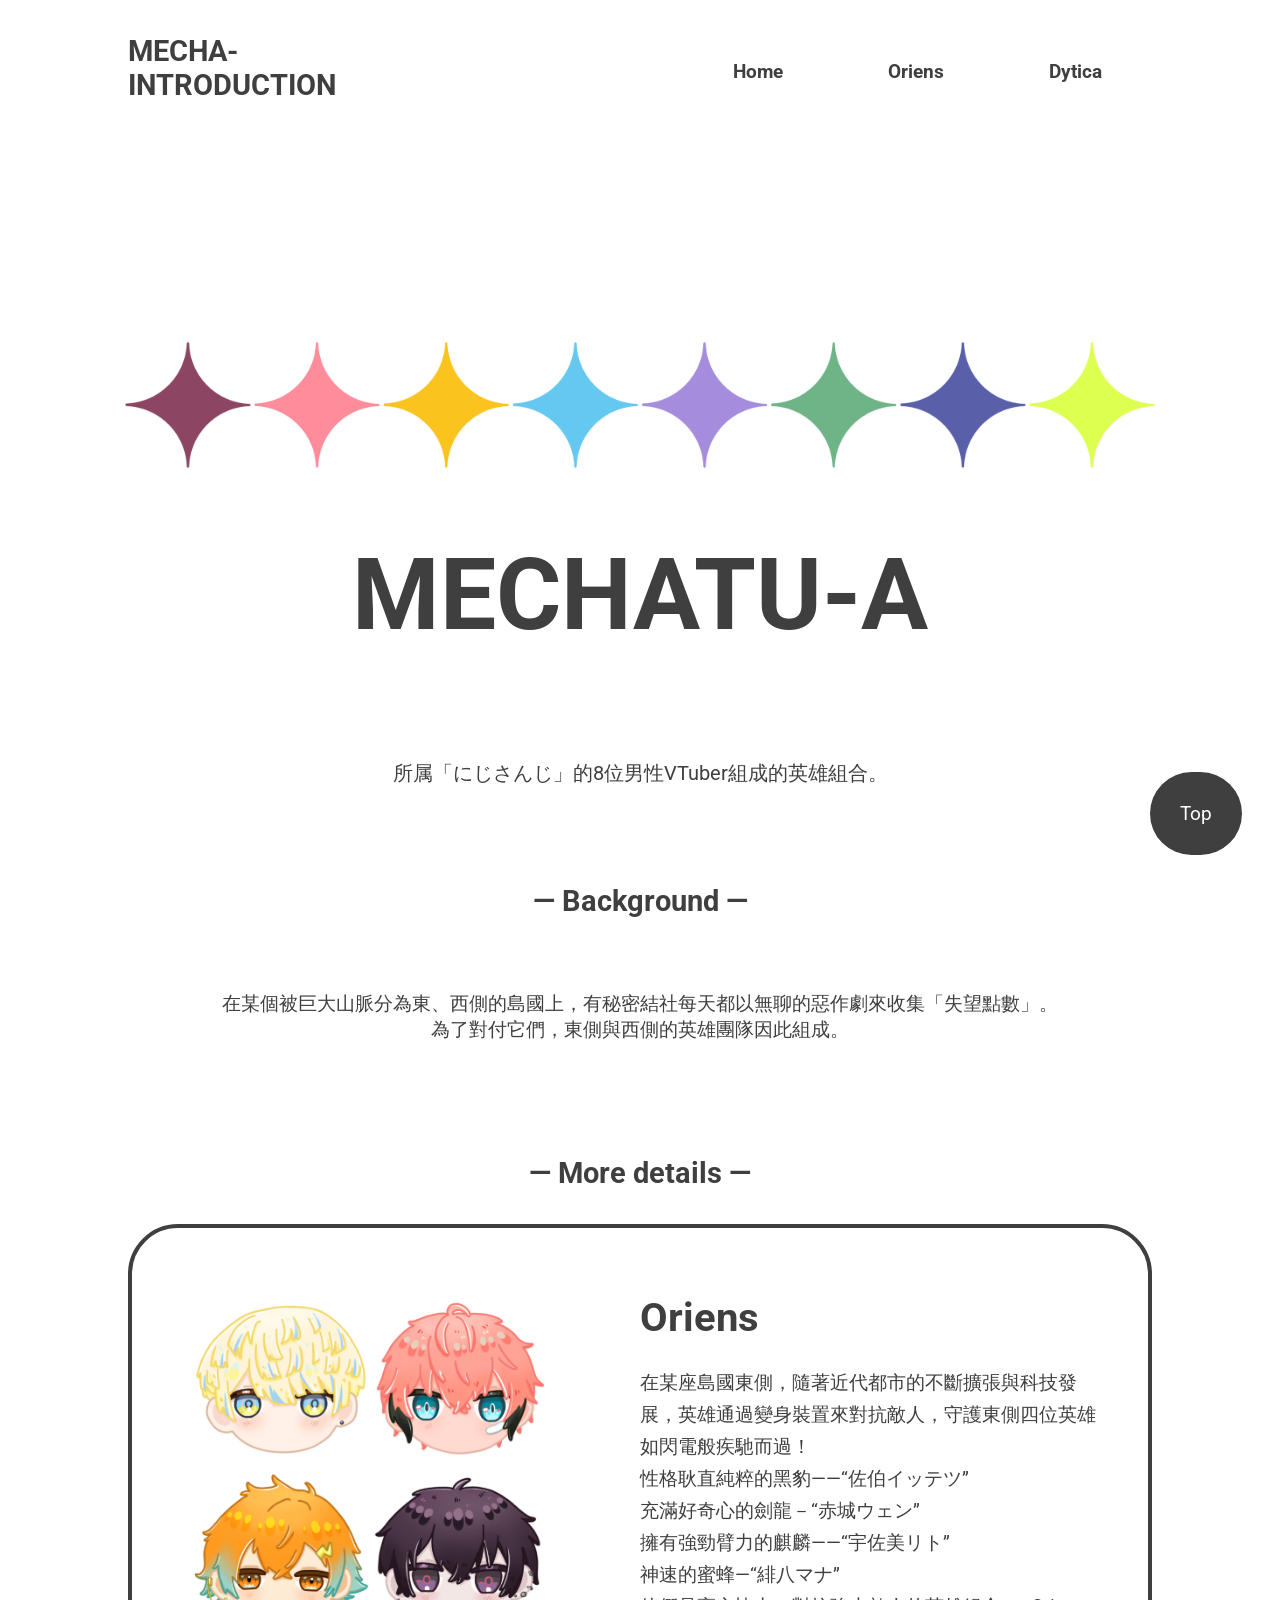
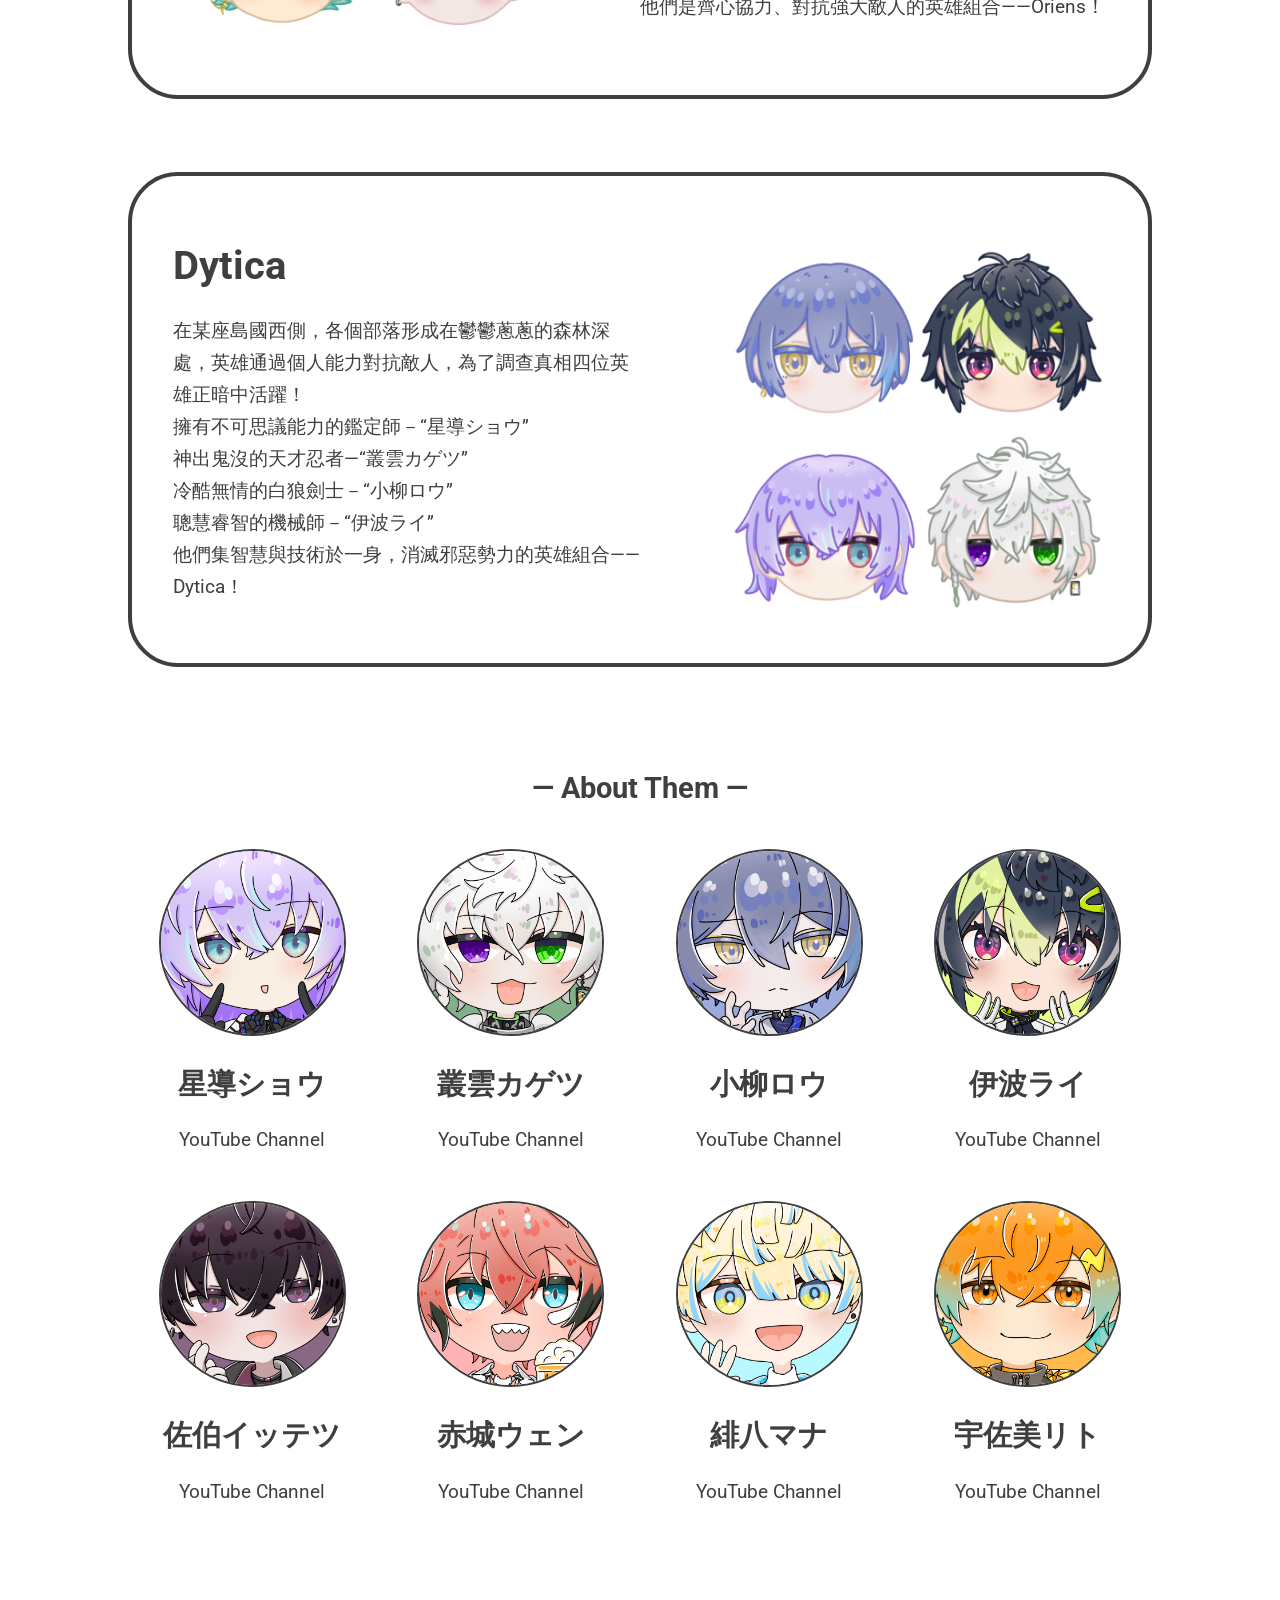
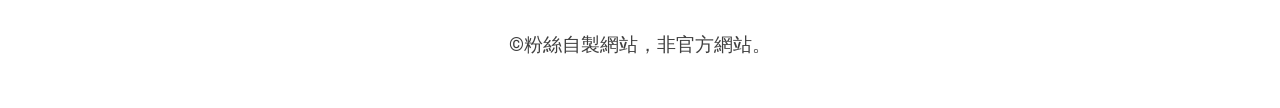
==== index.html @ cae43ae6 "update" ====
<!doctype html>
<html>

<head><!--設定頁面基本資訊+外部連結-->
<meta charset="utf-8">
<meta name="viewport" content=" width=device-width, initial-scale=1.0 ">
<title>MECHA-INTRODUCTION</title>
<link href="css/p1.css" rel="stylesheet" type="text/css">
</head>

<body><!--瀏覽器看得見的內容-->
<!--header-->
<header>
    <div class="menu">
        <!--logo-->
        <div class="logo">
            <a href="index.html">
            <!--<img src="images/ky.PNG" alt="logo">-->
            <h2>MECHA-INTRODUCTION</h2>
            </a>
        </div>
        <!--nav-->
        <nav>
            <a href="index.html">Home</a>
            <a href="Oriens.html">Oriens</a>
            <a href="Dytica.html">Dytica</a>
        </nav>
    </div>
</header>

<!--hero-->
<div class="hero">
    <img src="images/hero2.png" alt="hero">
    <h1>MECHATU-A</h1>
    <p>所属「にじさんじ」的8位男性VTuber組成的英雄組合。</p>
</div>

<!--background section-->
<section>
    <h1>— Background —</h1>
     <div class="background">   
        <p>在某個被巨大山脈分為東、西側的島國上，有秘密結社每天都以無聊的惡作劇來收集「失望點數」。<br>為了對付它們，東側與西側的英雄團隊因此組成。</p>
    </div>
</section>


<!--description section-->
<section>
    <h1>— More details —</h1>
    <!--article-->
    <a href="Oriens.html">
    <article>
        <div class="a_left">
            <img src="images/oriens.png" alt="Oriens成員代表圖"/>
        </div>
        <div class="a_right">
            <h2>Oriens</h2>
            <p>在某座島國東側，隨著近代都市的不斷擴張與科技發展，英雄通過變身裝置來對抗敵人，守護東側四位英雄如閃電般疾馳而過！<br>性格耿直純粹的黑豹——“佐伯イッテツ”<br>充滿好奇心的劍龍－“赤城ウェン”<br>擁有強勁臂力的麒麟——“宇佐美リト”<br>神速的蜜蜂—“緋八マナ”<br>他們是齊心協力、對抗強大敵人的英雄組合——Oriens！</p>
        </div>
    </article>
    </a>
	<br>
    <a href="Dytica.html">
    <div class="article2">
        <div class="a_left2">
            <h2>Dytica</h2>
            <p>在某座島國西側，各個部落形成在鬱鬱蔥蔥的森林深處，英雄通過個人能力對抗敵人，為了調查真相四位英雄正暗中活躍！<br>擁有不可思議能力的鑑定師－“星導ショウ”<br>神出鬼沒的天才忍者—“叢雲カゲツ”<br>冷酷無情的白狼劍士－“小柳ロウ”<br>聰慧睿智的機械師－“伊波ライ”<br>他們集智慧與技術於一身，消滅邪惡勢力的英雄組合——Dytica！</p>
        </div>
        <div class="a_right2">
            <img src="images/dytica.png" alt="Dytica成員代表圖"/>
        </div>
    </div>
    </a>

</section>

<!--card section-->
<section>
    <h1>— About Them —</h1>
        <!--card-->
    <div class="card">
        <a href="https://www.youtube.com/@HoshirubeSho" target="_blank">
            <img src="images/hsrb.png" alt="kangeishi"/>
            <h2>星導ショウ</h2>
            <p>YouTube Channel</p>
        </a>
    </div>        
    <div class="card">
        <a href="https://www.youtube.com/@MurakumoKagetsu" target="_blank">
            <img src="images/mrkm.png" alt="ninja"/>
            <h2>叢雲カゲツ</h2>
            <p>YouTube Channel</p>
        </a>
    </div>
    <div class="card">
        <a href="https://www.youtube.com/@KoyanagiRou" target="_blank">
            <img src="images/ky.PNG" alt="hakurou"/>
            <h2>小柳ロウ</h2>
            <p>YouTube Channel</p>
        </a>
    </div>    
    <div class="card">
        <a href="https://www.youtube.com/@InamiRai" target="_blank">
            <img src="images/inm.png" alt="megganihu"/>
            <h2>伊波ライ</h2>
            <p>YouTube Channel</p>
        </a>
    </div>
    <div class="card2">
        <a href="https://www.youtube.com/@SaikiIttetsu" target="_blank">
            <img src="images/sk.png" alt="nankataikagusei"/>
            <h2>佐伯イッテツ</h2>
            <p>YouTube Channel</p>
        </a>
    </div>    
    <div class="card2">
        <a href="https://www.youtube.com/@AkagiWen" target="_blank">
            <img src="images/akg.jpg" alt="KPnigi"/>
            <h2>赤城ウェン</h2>
            <p>YouTube Channel</p>
        </a>
    </div>
    <div class="card2">
        <a href="https://www.youtube.com/@HibachiMana" target="_blank">
            <img src="images/hbc.PNG" alt="komedian"/>
            <h2>緋八マナ</h2>
            <p>YouTube Channel</p>
        </a>
    </div>

     <div class="card2">
        <a href="https://www.youtube.com/@UsamiRito" target="_blank">
            <img src="images/usm.jpg" alt="tolena"/>
            <h2>宇佐美リト</h2>
            <p>YouTube Channel</p>
        </a>
    </div>
</section>

<section>
    <a href="#" class="up">Top</a>
</section>

<!--footer-->
<footer>
&copy;粉絲自製網站，非官方網站。
</footer>

</body>
</html>
---- css/p1.css ----
@import url('https://fonts.googleapis.com/css2?family=Roboto:ital,wght@0,100..900;1,100..900&display=swap');

html{
    scroll-behavior: smooth;
}

body{
    padding: 0;
    margin: 0;
    font-size: 1.2rem;
    color:#3F3F3F;

    font-family: "Roboto", sans-serif;
}

::selection{/*反選文字時的背景跟文字顏色*/
    background: #3F3F3F;
    color: rgba(255, 255, 255, 1);
}

a{
    text-decoration: none;
    color: #3F3F3F;
    display: inline-block;
}

a:hover{
    color: #c3c2c2;
}

/*header*/
header{
    position: fixed;
    top: 0;
    width: 100%;
    height: auto;
    z-index: 200000;
}

/*menu*/
.menu{
    width:80%;
    margin: 10px auto;
    /*background:#ffffff;*/
    display: flex;
}

/*logo*/
.logo{
   /* float: left;
    width: 120px;*/
    flex: 0 0 120px;
    
}

.logo img{
    width: 100%;
    margin: auto;
    /*background: rgba(255, 255, 255, .5);*/
	border-radius: 50%;
}

/*nav*/
nav{
    /* float: right;*/
    flex: 1;
    text-align: right;
    
}

nav a{
    padding: 50px;
    font-weight: bold;
}

nav a:hover{
    text-decoration: underline;
}

/*hero*/
.hero{
    position: relative;   
    width: 100%;
    height: 90vh;
    /*background:rgba(87, 117, 144, .2);*/
}

.hero img{
    width: 100%;
    height: 100%;
    object-fit:cover;
    object-position:center;
}

.hero h1{
    position: absolute;
    top:65%;
	left:50%;
	transform: translate(-50%, -50%);

    white-space: nowrap;/*不換行*/
    font-size: 100px;
    color: #3F3F3F;
}

.hero p{
    position: absolute;
    top:93%;
    left:50%;
    transform: translate(-50%, -50%);

    font-size: 20px;
    color: #3F3F3F;
}


/*section*/
section{
    display: flex;
    flex-wrap: wrap;/*讓內容可換行*/
    gap: 10px;/*間距*/
    /*clear: both;*/
    width: 80%;
    margin: auto;
    margin-top: 50px;
}

section h1{
    flex: 0 0 100%;
    color:#3F3F3F;
    text-align: center;
}

.background{
    flex: 0 0 100%;
    padding: 20px;
    box-sizing: border-box;
    text-align: center;
}

/*card*/
.card{
    flex: 0 0 calc((100% - 10px*3) / 4);/*calc是計算式，10px是間距，每排4個就有3個間距要均分*/
	display:inline-block;
	width:24.5%;
	box-sizing:border-box;
	padding:10px;
	text-align:center;
	cursor:pointer;
}

.card img{
	width:80%;
	border-radius:50%;
    border:solid 2px #3F3F3F;
    
	-ms-transform: rotate(0deg); /* IE 9 */
    -webkit-transform: rotate(0deg); /* Safari */
    transform: rotate(0deg); /* Standard syntax */
	
	transition: transform 1.5s;
	-webkit-transition: transform 1.5s;
}

.card:hover img{
	-ms-transform: rotate(-20deg); /* IE 9 */
    -webkit-transform: rotate(-20deg); /* Safari */
    transform: rotate(-20deg); /* Standard syntax */
}

.card:hover h2{
	color: #585FBE;
}

.card:hover p{
	color: #585FBE;
}

.card2{
    flex: 0 0 calc((100% - 10px*3) / 4);/*calc是計算式，10px是間距，每排4個就有3個間距要均分*/
	display:inline-block;
	width:24.5%;
	box-sizing:border-box;
	padding:10px;
	text-align:center;
	cursor:pointer;
}

.card2 img{
	width:80%;
	border-radius:50%;
    border:solid 2px #3F3F3F;
    
	-ms-transform: rotate(0deg); /* IE 9 */
    -webkit-transform: rotate(0deg); /* Safari */
    transform: rotate(0deg); /* Standard syntax */
	
	transition: transform 1.5s;
	-webkit-transition: transform 1.5s;
}

.card2:hover img{
	-ms-transform: rotate(20deg); /* IE 9 */
    -webkit-transform: rotate(20deg); /* Safari */
    transform: rotate(20deg); /* Standard syntax */
}

.card2:hover h2{
	color: #E86E65;
}

.card2:hover p{
	color: #E86E65;
}

/*article*/
article{
    flex: 0 0 100%;
	/*width:100%;
    height: 100%;*/
	margin:auto;
    margin-bottom: 30px;
    /*overflow: hidden;*/
    border:solid 4px #3F3F3F;
    border-radius: 50px;
    box-shadow: 0px 0px 10px #FFFFFF;
    box-sizing: border-box;

    display: flex;
}

article:hover{
    border:solid 8px #A43528;
    /*background:#ECECEC;*/

    box-shadow: 0px 5px 10px #3F3F3F;
}

.a_left{
    flex: 1;
    
    /*position: relative;
	float:left;
	width:50%;
    height:100%;*/
}

.a_left img{
	float:left;
    width: 100%;
    height:100%;
	object-fit: cover;
    object-position: bottom;
    
}

.a_right{
    flex: 1;

	/*float:left;
	width:50%;
    height:100%;*/
	padding: 4%;
	box-sizing:border-box;
	color:#3F3F3F;
	text-align:left;
    line-height: 2rem;
}

.a_right h2{
    font-size: 2.5rem;
}

.a_right:hover h2{
    color:#A43528;
}
.a_right:hover p{
    color:#A43528;
}


.article2{
    flex: 0 0 100%;
	/*width:100%;
    height: 100%;*/
	margin:auto;
    margin-bottom: 30px;
    /*overflow: hidden;*/
    border:solid 4px #3F3F3F;
    border-radius: 50px;
    box-shadow: 0px 0px 10px #FFFFFF;
    box-sizing: border-box;

    display: flex;
}

.article2:hover{
    border:solid 8px #272D87;
    /*background:#ECECEC;*/

    box-shadow: 0px 5px 10px #3F3F3F;
}

.article2 .a_left2{
    flex: 1;
    
    padding: 4%;
	box-sizing:border-box;
	color:#3F3F3F;
	text-align:left;
    line-height: 2rem;
    /*position: relative;
	float:left;
	width:50%;
    height:100%;*/
}

.article2 .a_left2 h2{
    font-size: 2.5rem;
}

.a_left2:hover h2{
    color:#272D87;
}
.a_left2:hover p{
    color:#272D87;
}

.article2 .a_right2{
    flex: 1;

	/*float:left;
	width:50%;
    height:100%;*/
}

.article2 .a_right2 img{
	float:left;
    width: 100%;
    height:100%;
	object-fit: cover;
    object-position: bottom;
    
}

.up{
    position: fixed;
    right:3%; 
    bottom:5%;

    border-radius: 50px;
	background:#3F3F3F;
	padding:30px;
	color: #FFFFFF;
}
   

.up:hover{
    color: #ECECEC;
}

/*footer*/
footer{
    clear: both;
    width: 100%;
    padding: 50px 0px;
    text-align: center;
}

/*for tablets*/
@media only screen and (max-width: 1200px) {
}

/*for mobile*/
@media only screen and (max-width: 768px) {
    body{
        font-size: 1.3rem;
    }
    /*menu*/
    .menu{
        margin: 15px auto;
        flex-direction: column;/*變垂直排版*/
    }

    /*logo*/
    .logo{
        text-align: center;
    }
    .logo img{
        width: 30%;
        margin: auto;
    }

    /*nav*/
    nav{
        text-align: center;
    }
    nav a{
        padding: 10px;
    }

    /*hero*/
    .hero{
        height: 40vh;
        /*background:rgba(87, 117, 144, .2);*/
        margin-bottom: 80px;
    }
    .hero img{
        /*height: 60%;
        width: 100%;*/
        margin-top: 80px;
    }
    .hero h1{
        top: 90%;
        font-size: 50px;
        white-space: nowrap;/*不換行*/
    }
    .hero p{
        top:95%;
        font-size: 12px;
        white-space: nowrap;/*不換行*/
        margin-top: 60px;
    }
    section{
        width: 90%;
    }
    section h1{
        margin-bottom: 10px;
    }
    .background{
        margin-bottom: -50px;
        font-size: 20px;
    }
    /*card*/
    .card{
        flex: 0 0 calc((100% - 10px*1) / 2);/*calc是計算式，10px是間距，每排2個就有1個間距要均分*/
    }
    .card h2{
        font-size: 1.5rem;
    }

    .card2{
        flex: 0 0 calc((100% - 10px*1) / 2);/*calc是計算式，10px是間距，每排2個就有1個間距要均分*/
    }
    .card2 h2{
        font-size: 1.5rem;
    }

    article{
        flex-direction: column;
    }
    section > a:nth-of-type(2n) article{
        flex-direction: column;
    }

    .a_right{
        padding: 6%;
    }
    .a_right h2{
        font-size: 2rem;
    }
    .a_right p{
        font-size: 15px;
    }
    footer{
        font-size: 15px;
    }
}
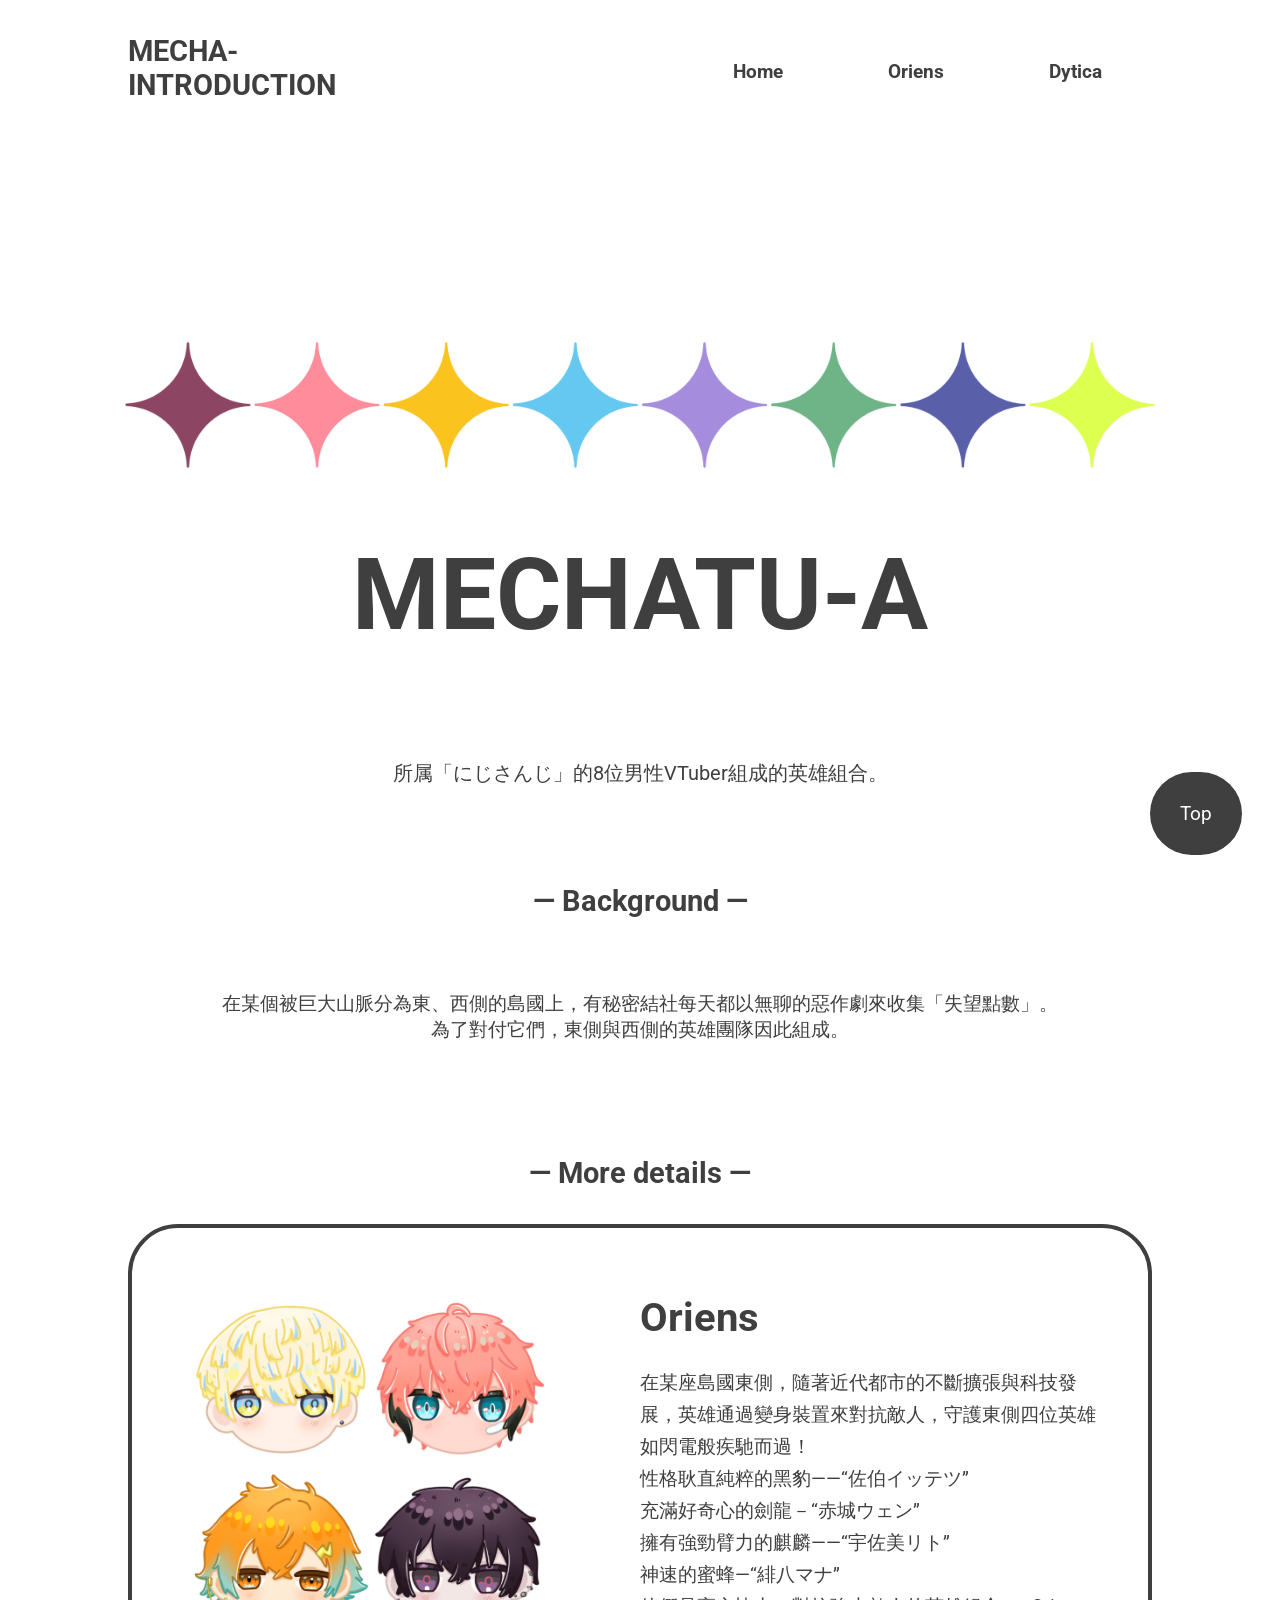
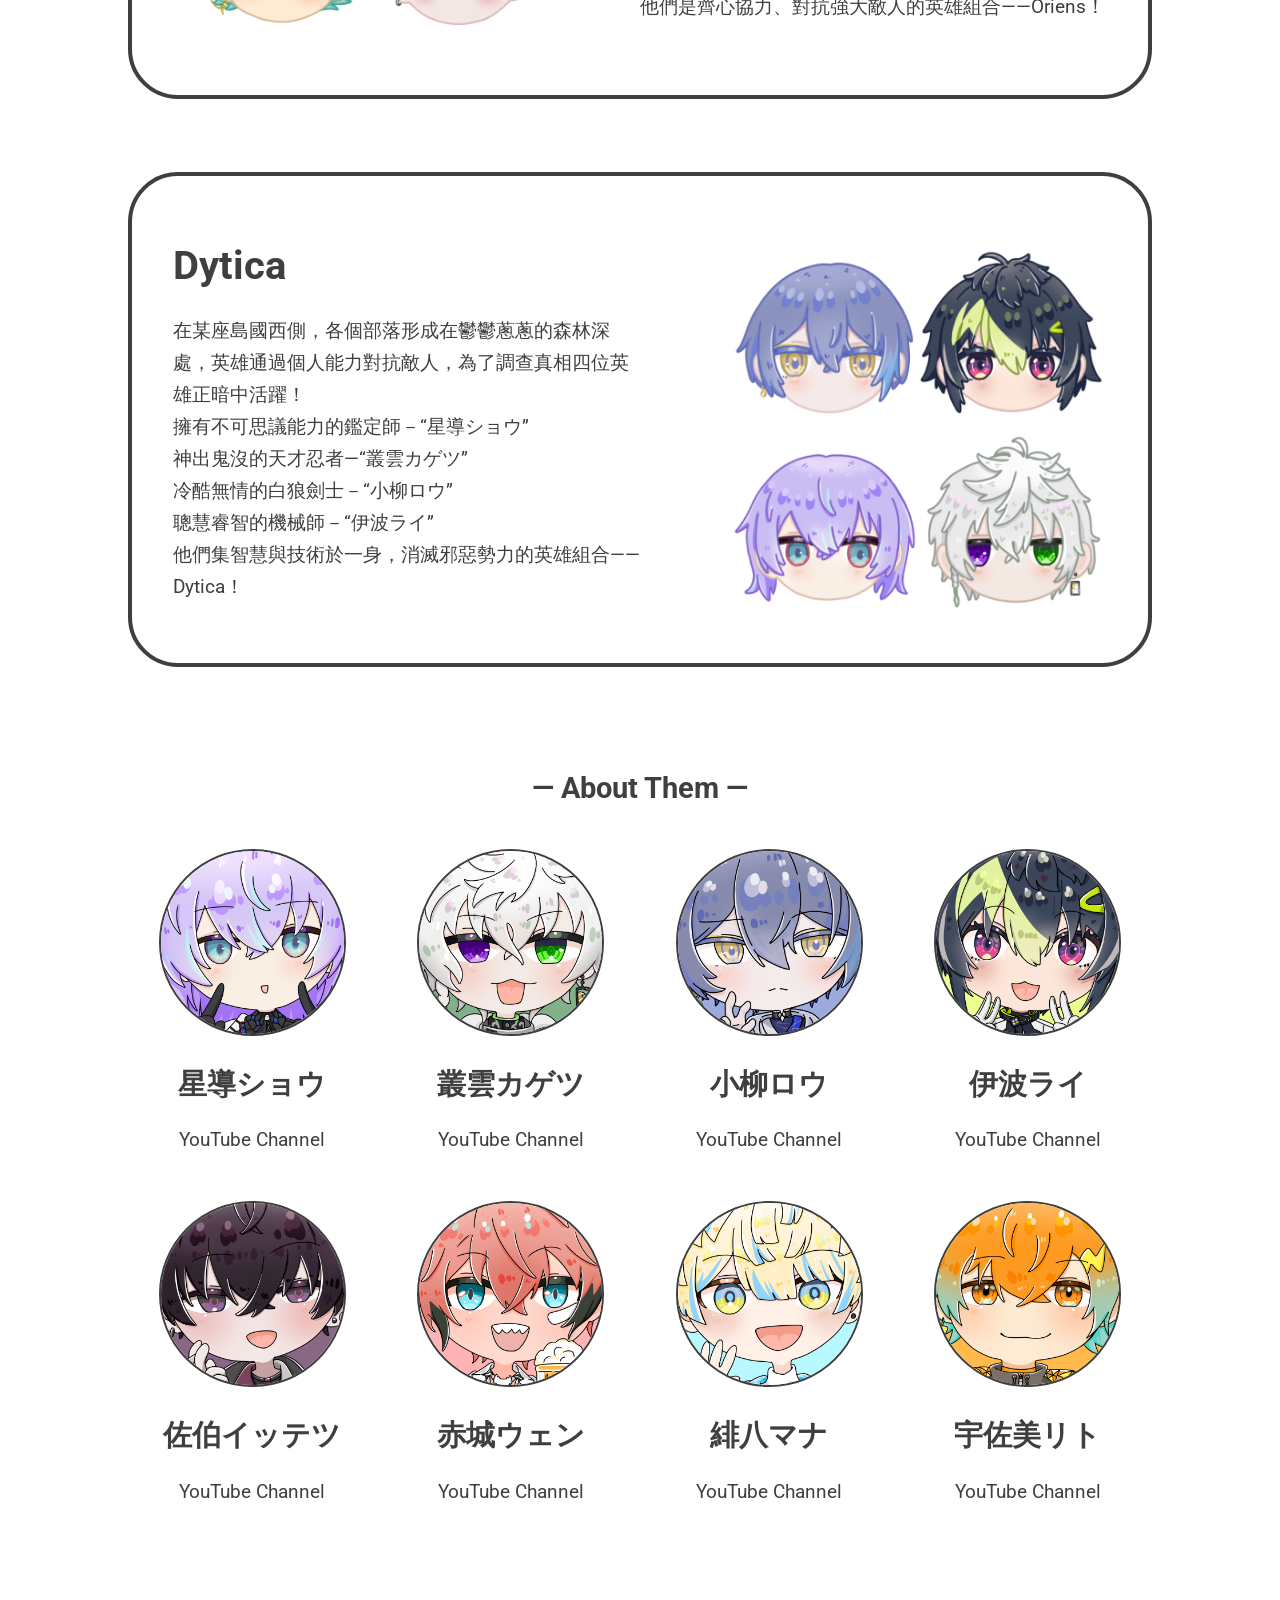
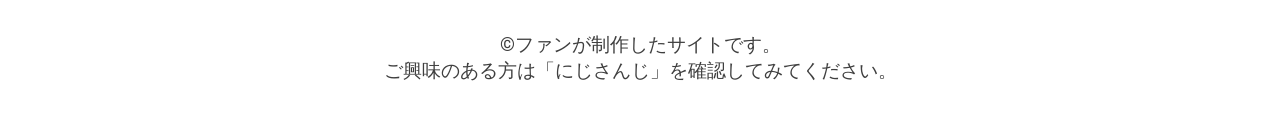
==== commit 4b115738: "update" ====
--- a/index.html
+++ b/index.html
@@ -143,7 +143,7 @@
 
 <!--footer-->
 <footer>
-&copy;粉絲自製網站，非官方網站。
+&copy;ファンが制作したサイトです。<br>ご興味のある方は「にじさんじ」を確認してみてください。
 </footer>
 
 </body>
--- a/css/p1.css
+++ b/css/p1.css
@@ -449,10 +449,6 @@
     article{
         flex-direction: column;
     }
-    section > a:nth-of-type(2n) article{
-        flex-direction: column;
-    }
-
     .a_right{
         padding: 6%;
     }
@@ -462,7 +458,27 @@
     .a_right p{
         font-size: 15px;
     }
+    .article2{
+        flex-direction: column;
+        flex-direction: column-reverse;
+    }
+    .article .a_left2{
+        padding: 6%;
+    }
+    .a_left2 h2{
+        font-size: 2rem;
+    }
+    .a_left2 p{
+        font-size: 15px;
+    }
+    .up{
+        padding:10px;
+        right:3%; 
+        bottom:10%;
+        font-size: 15px;
+    }
+
     footer{
-        font-size: 15px;
+        font-size: 12px;
     }
 }
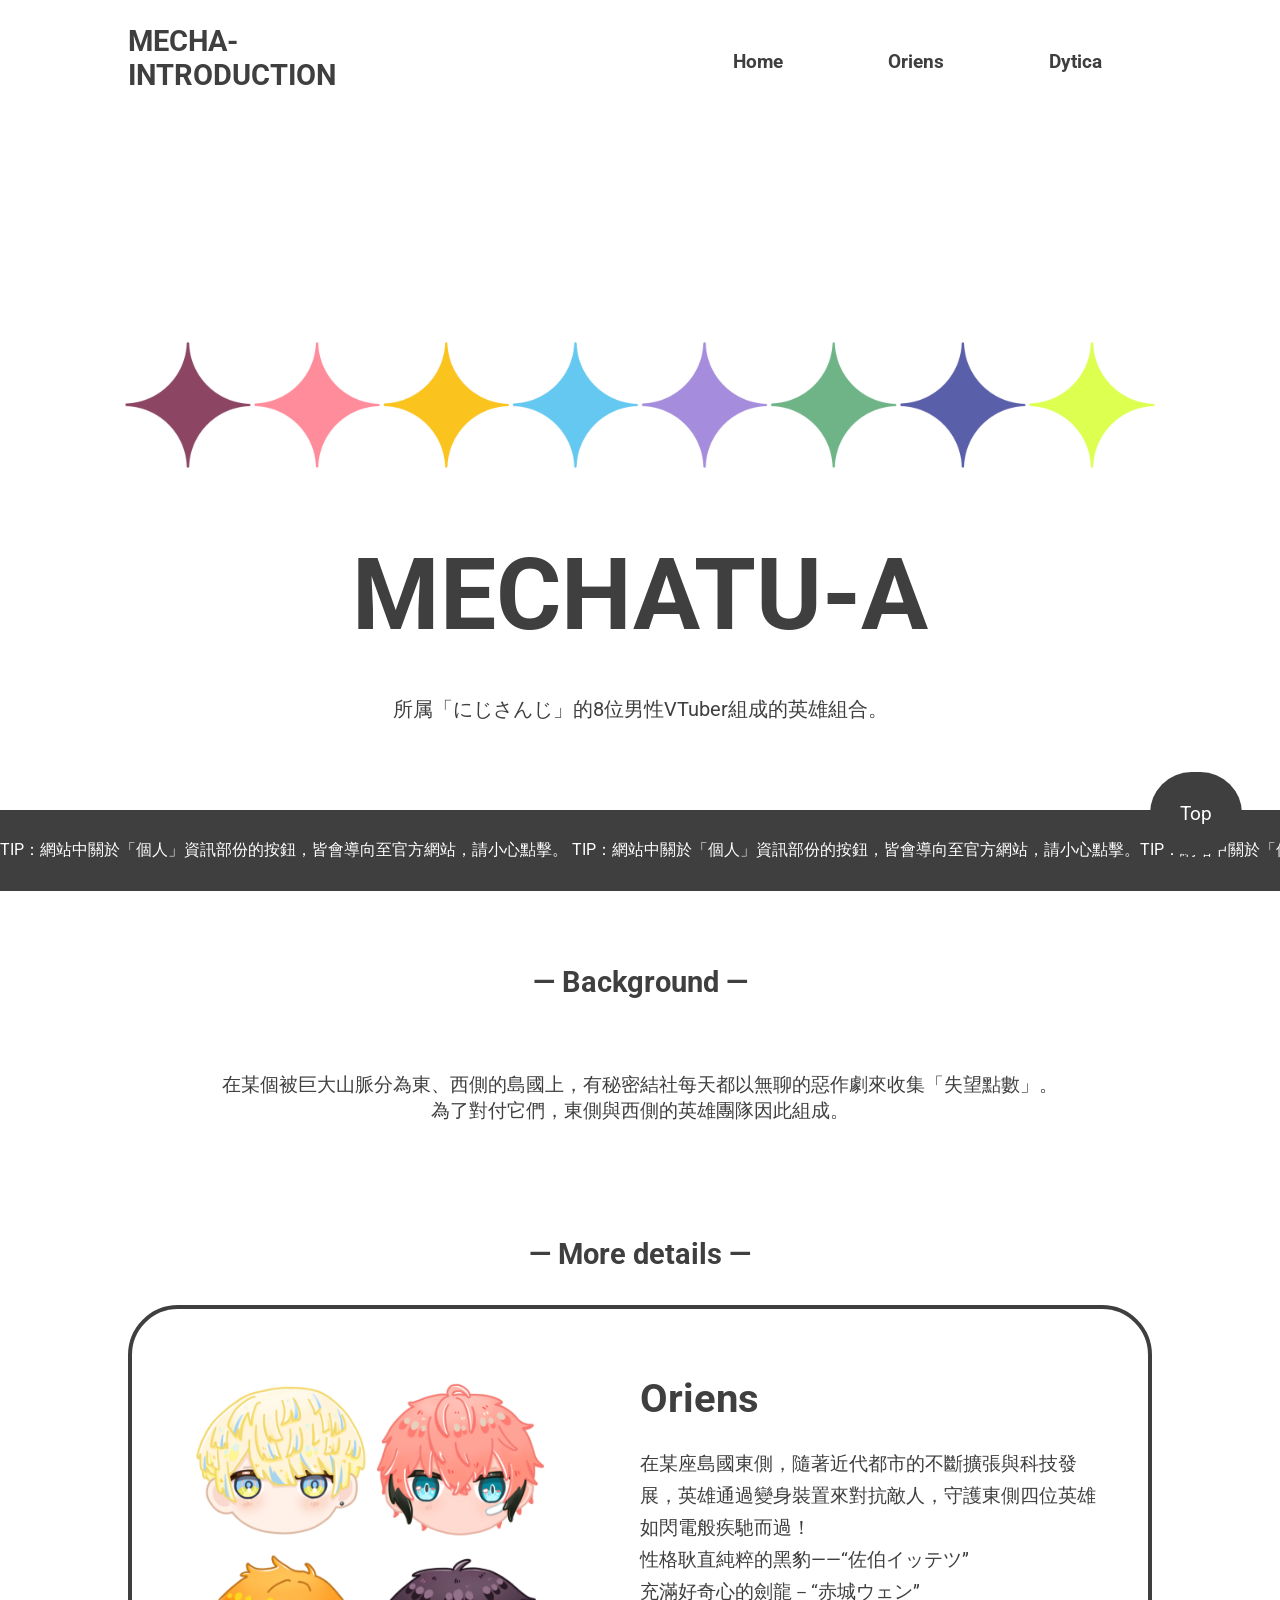
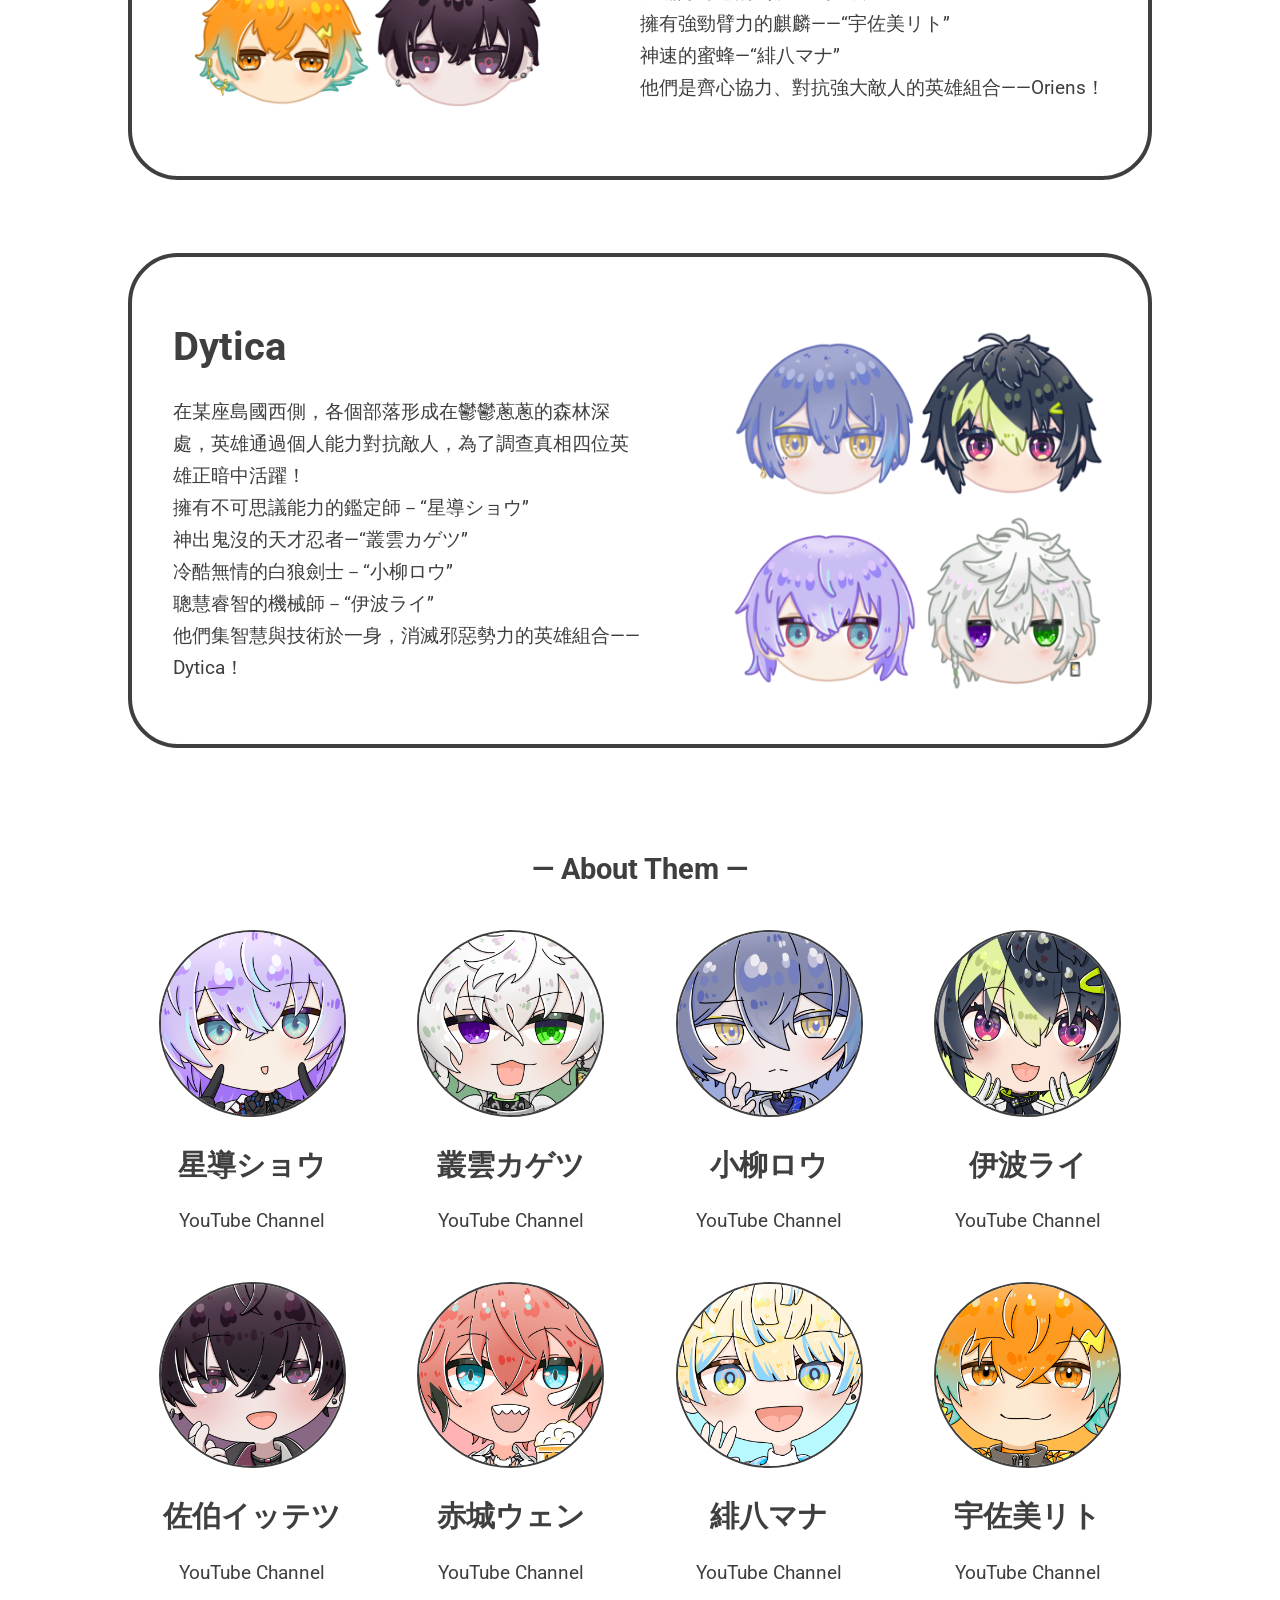
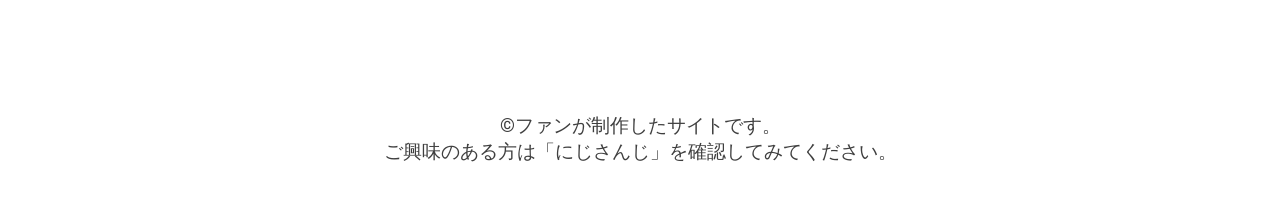
==== commit 544252f7: "update" ====
--- a/index.html
+++ b/index.html
@@ -33,6 +33,20 @@
     <img src="images/hero2.png" alt="hero">
     <h1>MECHATU-A</h1>
     <p>所属「にじさんじ」的8位男性VTuber組成的英雄組合。</p>
+</div>
+
+<!--marquee-->
+<div class="marquee"><!--marquee容器-->
+  <div class="marquee-track">
+    <div class="marquee-content"><!--要循環的內容，相同的至少兩段-->
+      TIP：網站中關於「個人」資訊部份的按鈕，皆會導向至官方網站，請小心點擊。
+      TIP：網站中關於「個人」資訊部份的按鈕，皆會導向至官方網站，請小心點擊。
+    </div>
+    <div class="marquee-content" aria-hidden="true"><!--無障礙屬性-->
+      TIP：網站中關於「個人」資訊部份的按鈕，皆會導向至官方網站，請小心點擊。  
+      TIP：網站中關於「個人」資訊部份的按鈕，皆會導向至官方網站，請小心點擊。  
+    </div>
+  </div>
 </div>
 
 <!--background section-->
--- a/css/p1.css
+++ b/css/p1.css
@@ -39,10 +39,11 @@
 
 /*menu*/
 .menu{
-    width:80%;
-    margin: 10px auto;
+    width:100%;
+    margin: 0px auto;
     /*background:#ffffff;*/
     display: flex;
+    background-color: #FFFFFF;
 }
 
 /*logo*/
@@ -50,22 +51,23 @@
    /* float: left;
     width: 120px;*/
     flex: 0 0 120px;
-    
-}
-
-.logo img{
+    margin-left: 10%;
+    
+}
+
+/*.logo img{
     width: 100%;
     margin: auto;
-    /*background: rgba(255, 255, 255, .5);*/
+    background: rgba(255, 255, 255, .5);
 	border-radius: 50%;
-}
+}*/
 
 /*nav*/
 nav{
     /* float: right;*/
     flex: 1;
     text-align: right;
-    
+    margin-right: 10%;
 }
 
 nav a{
@@ -105,7 +107,7 @@
 
 .hero p{
     position: absolute;
-    top:93%;
+    top:85%;
     left:50%;
     transform: translate(-50%, -50%);
 
@@ -113,6 +115,36 @@
     color: #3F3F3F;
 }
 
+/*marquee*/
+.marquee{/*畫面上可視範圍*/
+    width: 100%;
+    overflow: hidden;/*多的內容藏起來*/
+    background: #3F3F3F;
+    color: #FFFFFF;
+    padding: 30px 0;
+}
+
+.marquee-track{
+    display: flex;
+    width: max-content;
+    animation: marquee 25s linear infinite;/*名稱 秒數 移動方式 播放次數*/
+}
+
+@keyframes marquee{
+    from {
+        transform: translateX(0);
+    }
+    to {
+        transform: translateX(-50%);
+    }
+}
+
+.marquee-content{
+    flex-shrink: 0;/*讓子元素不因為flex空間不足而縮小*/
+    padding-right: 0px;/*讓文字段落後面不要有空白*/
+    white-space: nowrap;/*讓文字維持在同一行*/
+    font-size: max(1rem, 1vw); 
+}
 
 /*section*/
 section{
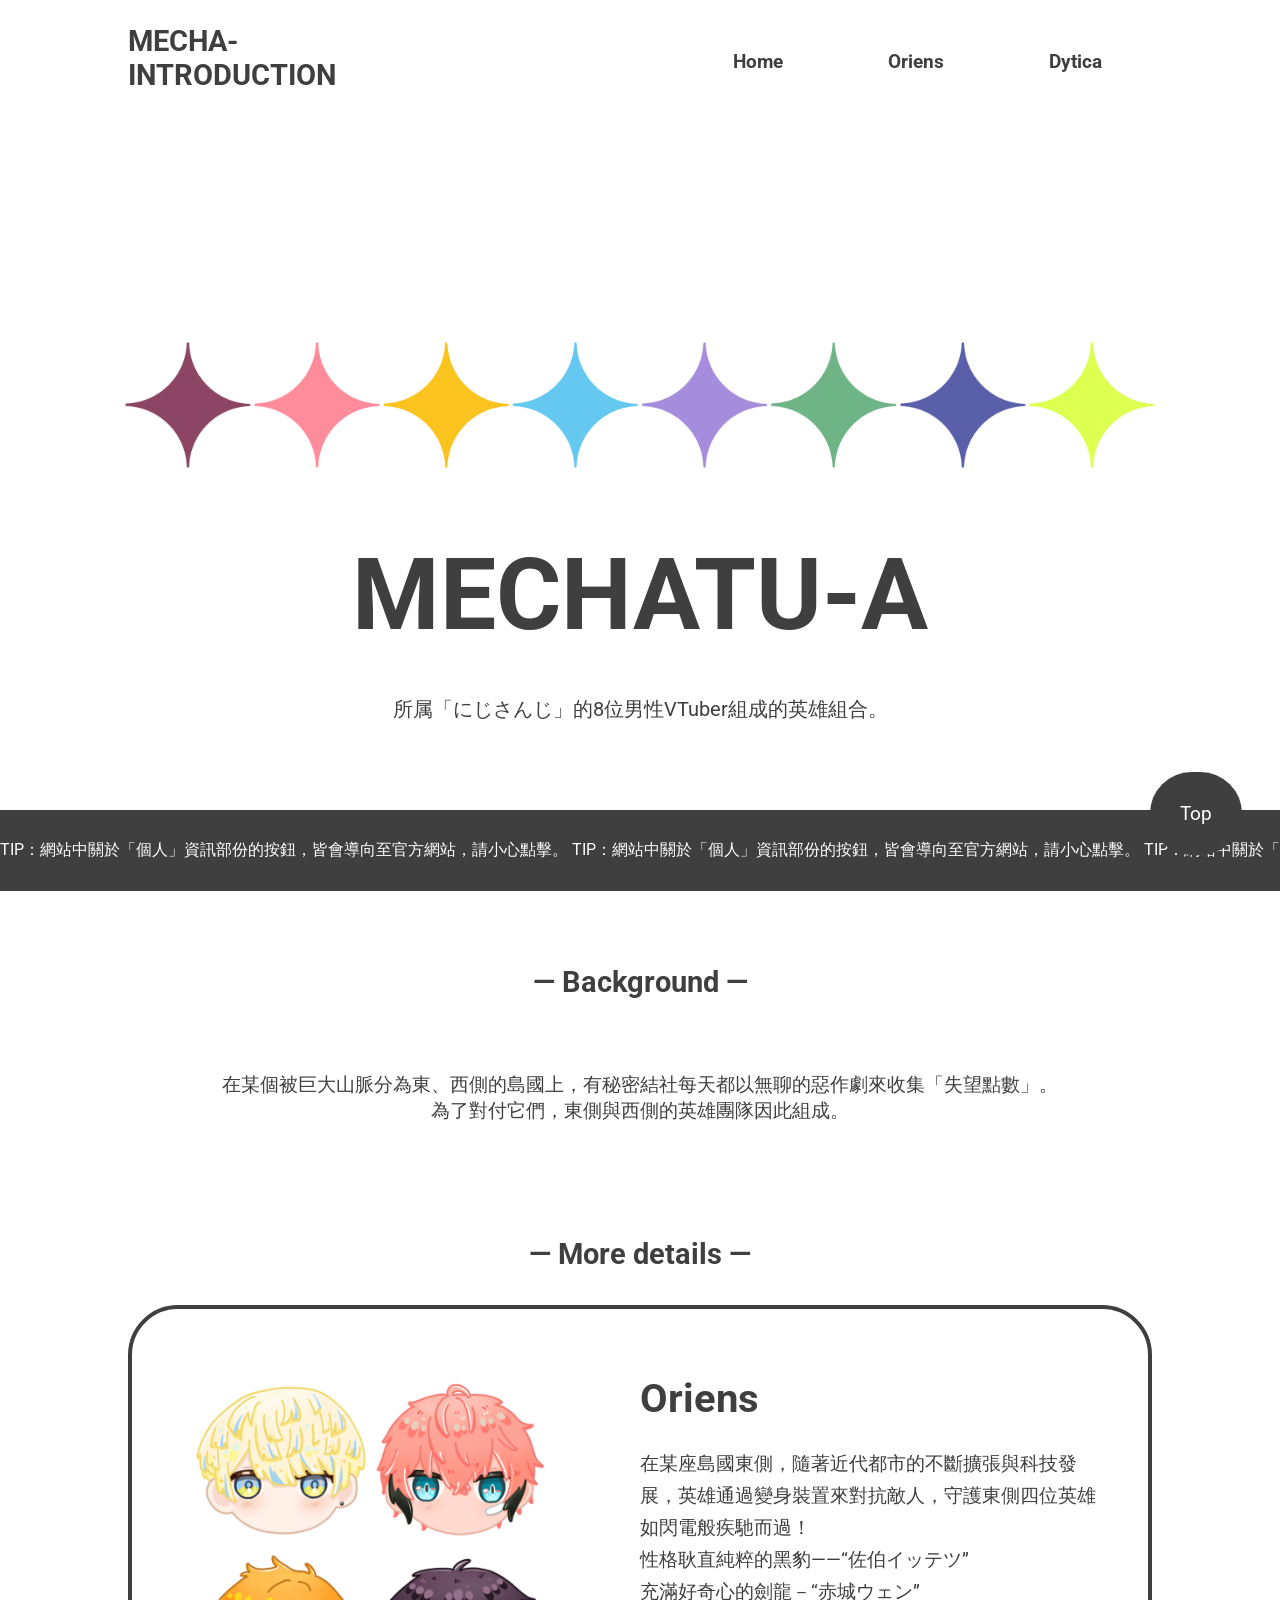
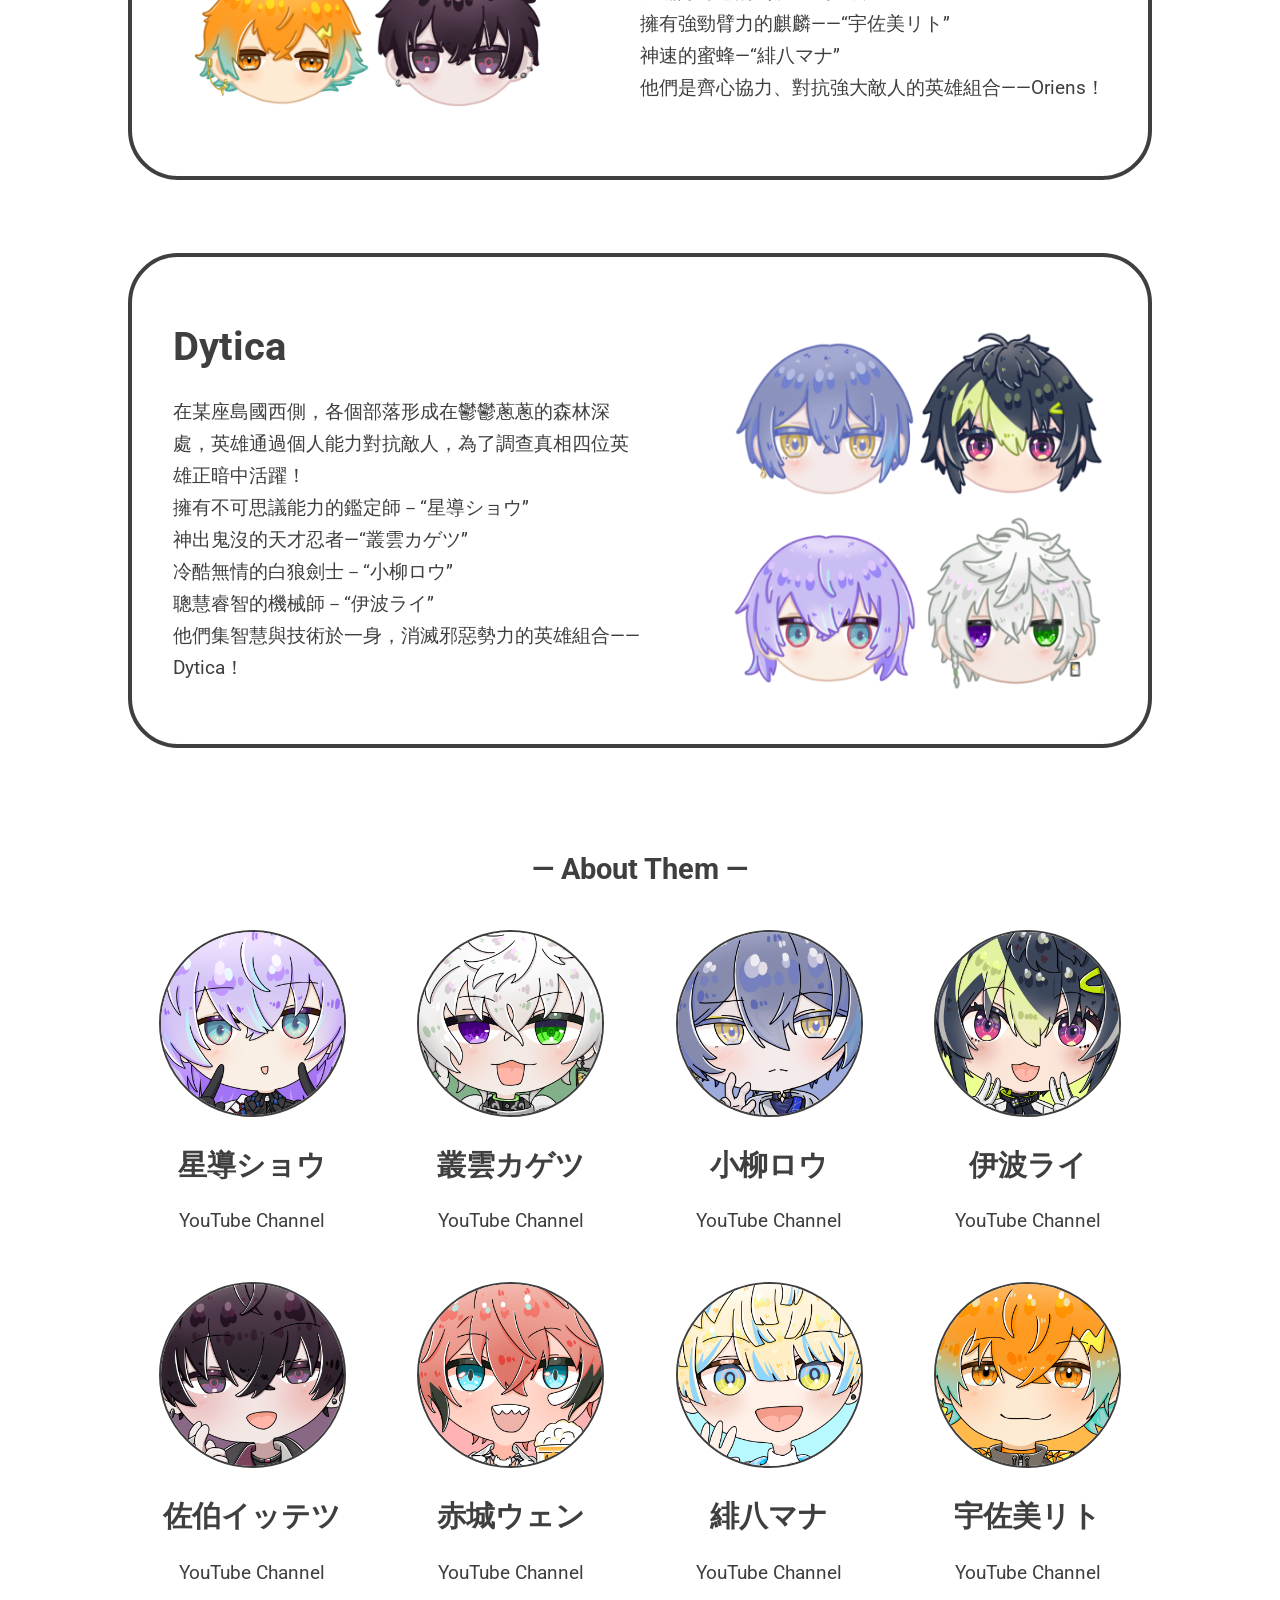
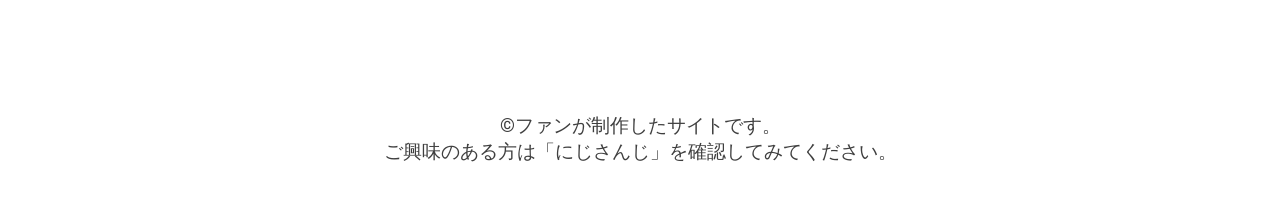
==== commit 4cd27e77: "update" ====
--- a/index.html
+++ b/index.html
@@ -41,9 +41,13 @@
     <div class="marquee-content"><!--要循環的內容，相同的至少兩段-->
       TIP：網站中關於「個人」資訊部份的按鈕，皆會導向至官方網站，請小心點擊。
       TIP：網站中關於「個人」資訊部份的按鈕，皆會導向至官方網站，請小心點擊。
+      TIP：網站中關於「個人」資訊部份的按鈕，皆會導向至官方網站，請小心點擊。
+      TIP：網站中關於「個人」資訊部份的按鈕，皆會導向至官方網站，請小心點擊。
     </div>
     <div class="marquee-content" aria-hidden="true"><!--無障礙屬性-->
       TIP：網站中關於「個人」資訊部份的按鈕，皆會導向至官方網站，請小心點擊。  
+      TIP：網站中關於「個人」資訊部份的按鈕，皆會導向至官方網站，請小心點擊。
+      TIP：網站中關於「個人」資訊部份的按鈕，皆會導向至官方網站，請小心點擊。
       TIP：網站中關於「個人」資訊部份的按鈕，皆會導向至官方網站，請小心點擊。  
     </div>
   </div>
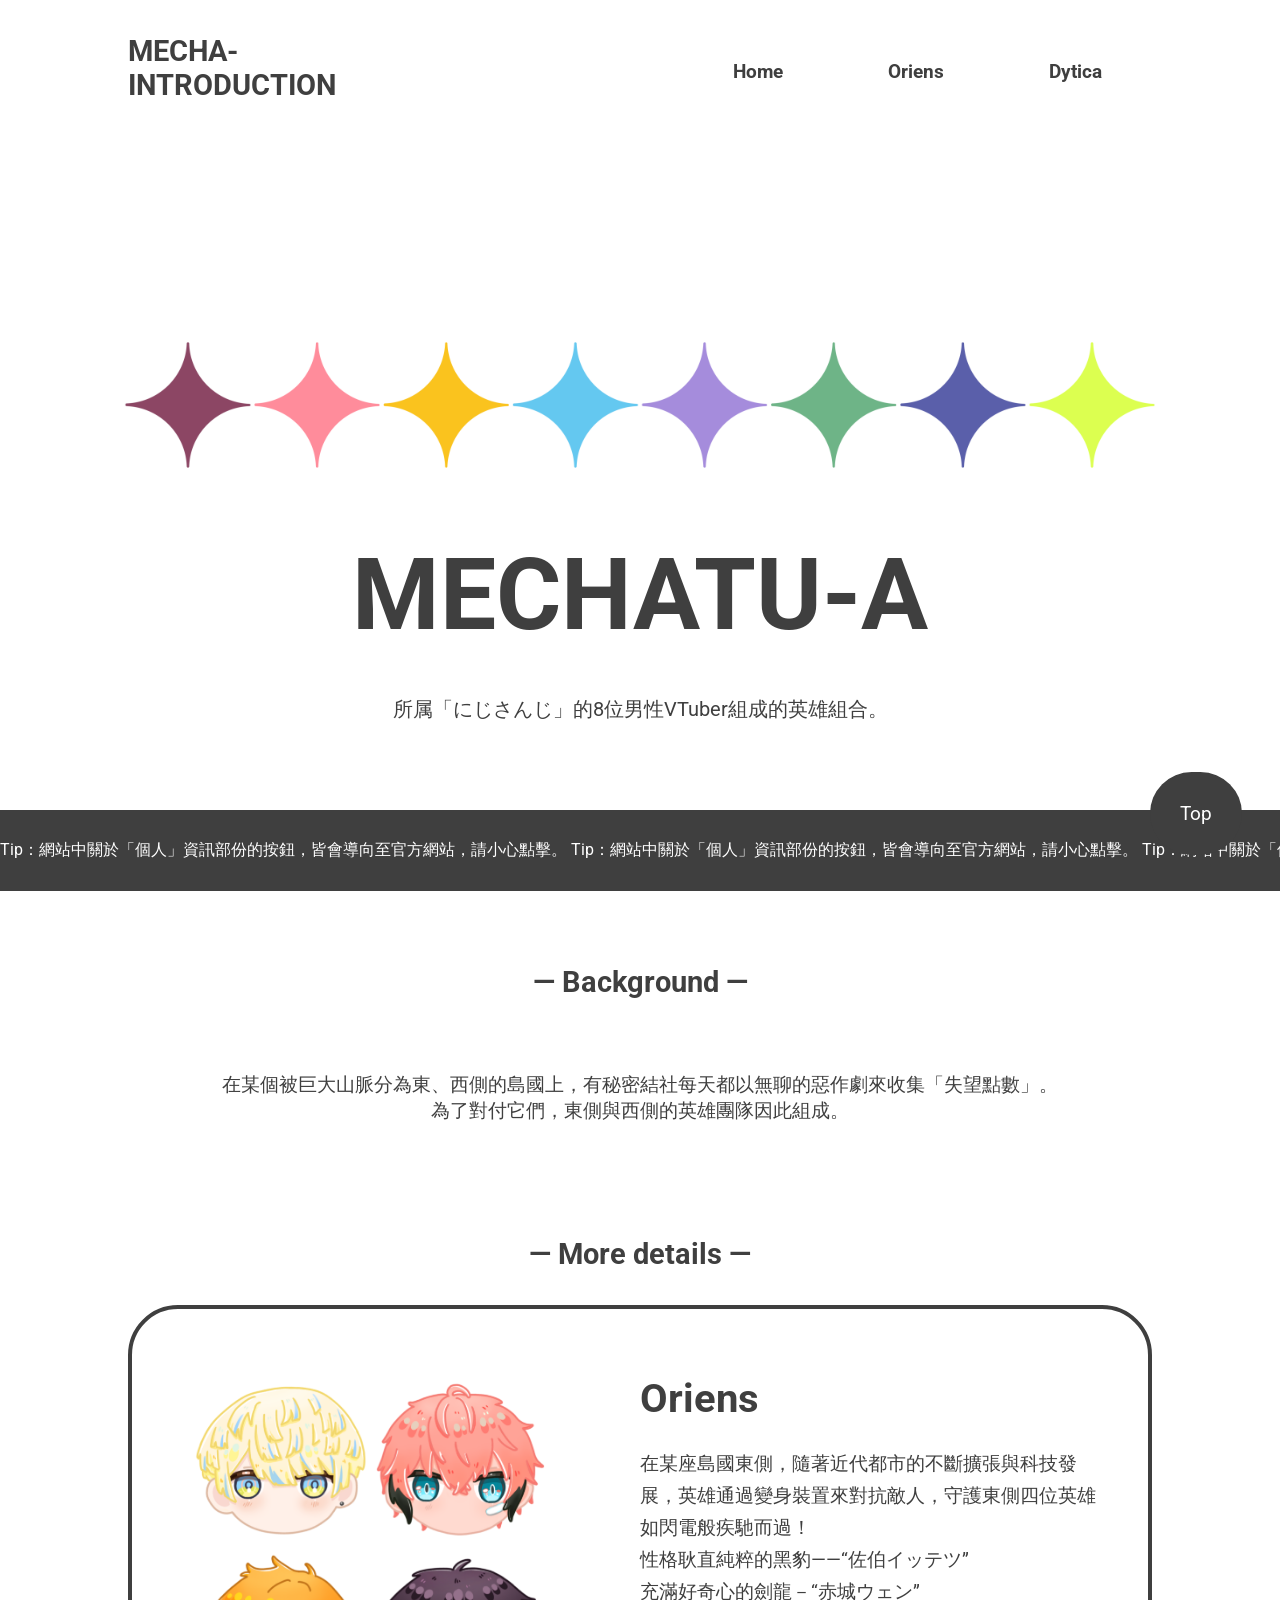
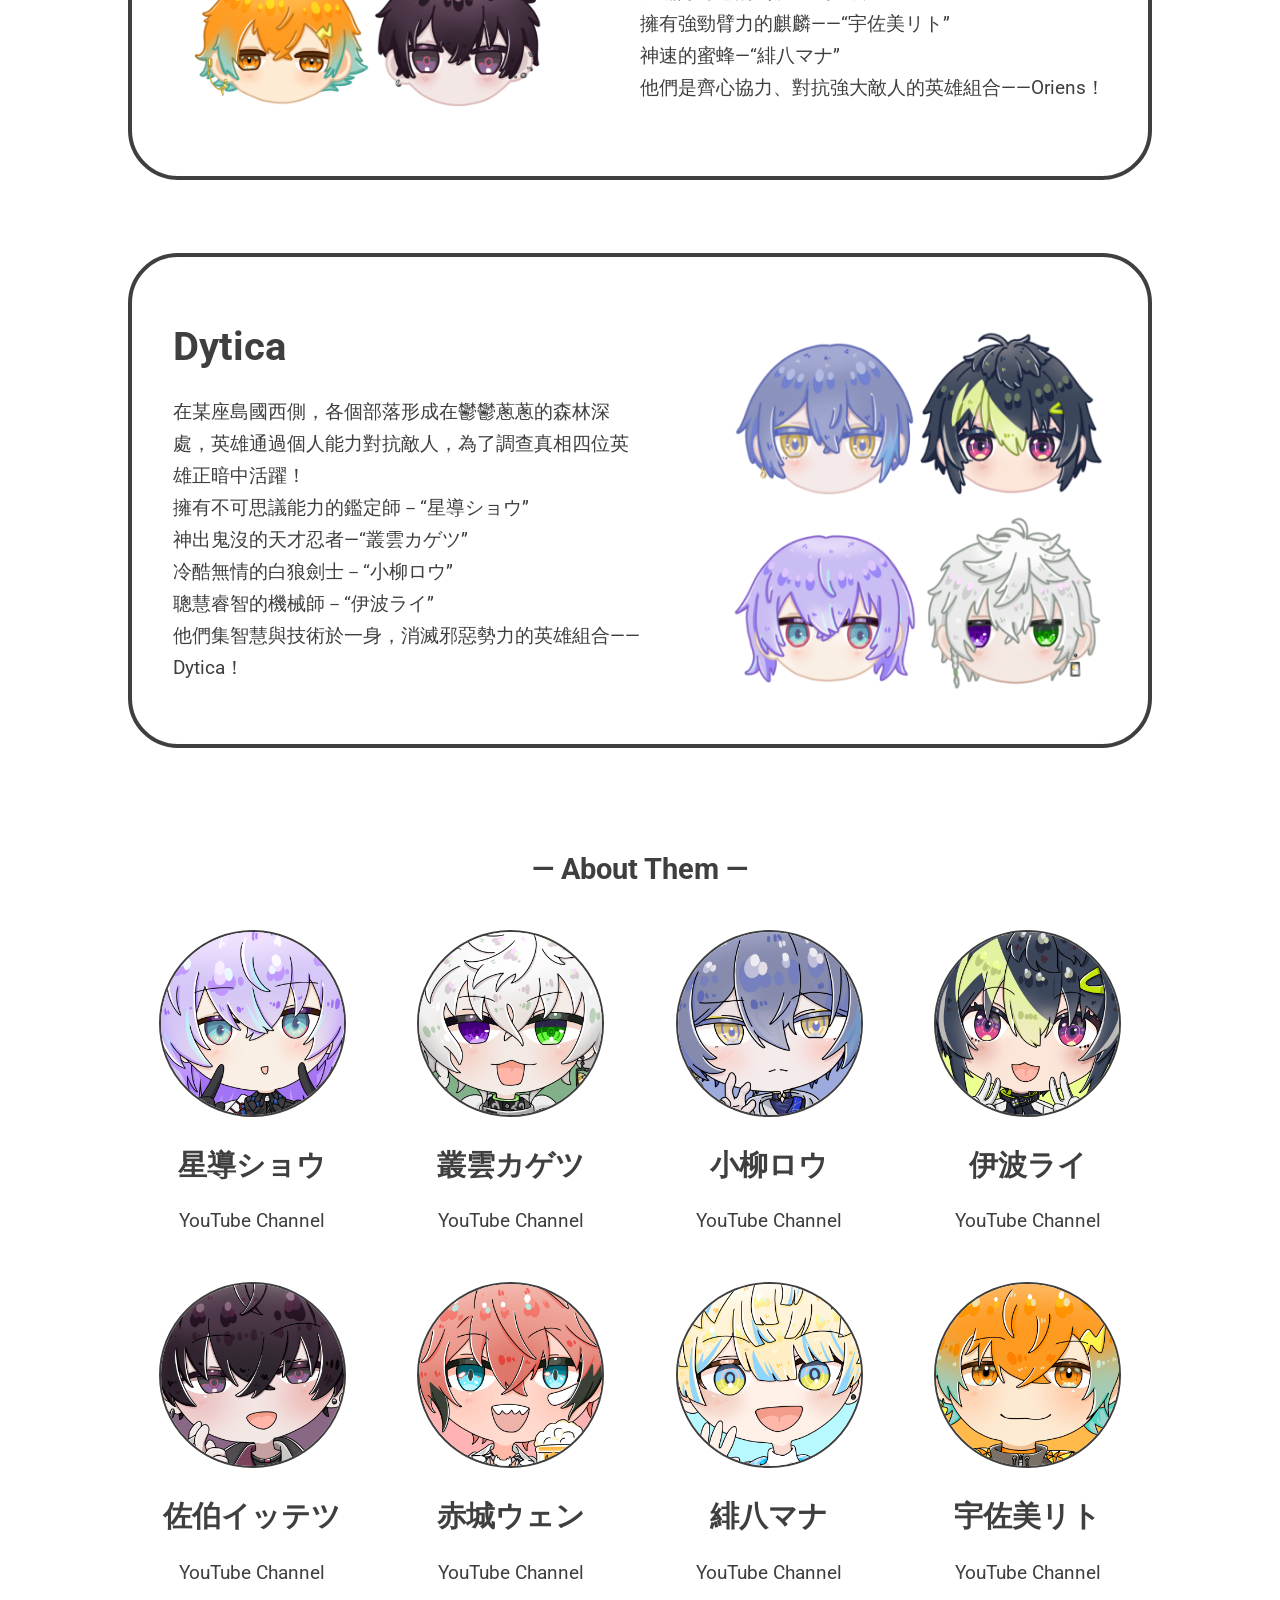
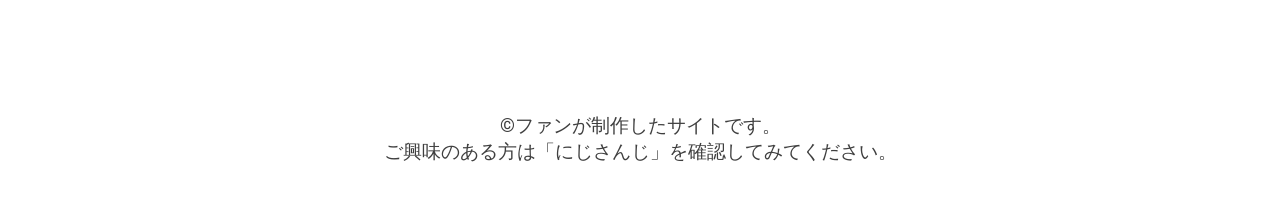
==== commit f187b97f: "update" ====
--- a/index.html
+++ b/index.html
@@ -39,16 +39,16 @@
 <div class="marquee"><!--marquee容器-->
   <div class="marquee-track">
     <div class="marquee-content"><!--要循環的內容，相同的至少兩段-->
-      TIP：網站中關於「個人」資訊部份的按鈕，皆會導向至官方網站，請小心點擊。
-      TIP：網站中關於「個人」資訊部份的按鈕，皆會導向至官方網站，請小心點擊。
-      TIP：網站中關於「個人」資訊部份的按鈕，皆會導向至官方網站，請小心點擊。
-      TIP：網站中關於「個人」資訊部份的按鈕，皆會導向至官方網站，請小心點擊。
+      Tip：網站中關於「個人」資訊部份的按鈕，皆會導向至官方網站，請小心點擊。
+      Tip：網站中關於「個人」資訊部份的按鈕，皆會導向至官方網站，請小心點擊。
+      Tip：網站中關於「個人」資訊部份的按鈕，皆會導向至官方網站，請小心點擊。
+      Tip：網站中關於「個人」資訊部份的按鈕，皆會導向至官方網站，請小心點擊。
     </div>
     <div class="marquee-content" aria-hidden="true"><!--無障礙屬性-->
-      TIP：網站中關於「個人」資訊部份的按鈕，皆會導向至官方網站，請小心點擊。  
-      TIP：網站中關於「個人」資訊部份的按鈕，皆會導向至官方網站，請小心點擊。
-      TIP：網站中關於「個人」資訊部份的按鈕，皆會導向至官方網站，請小心點擊。
-      TIP：網站中關於「個人」資訊部份的按鈕，皆會導向至官方網站，請小心點擊。  
+      Tip：網站中關於「個人」資訊部份的按鈕，皆會導向至官方網站，請小心點擊。  
+      Tip：網站中關於「個人」資訊部份的按鈕，皆會導向至官方網站，請小心點擊。
+      Tip：網站中關於「個人」資訊部份的按鈕，皆會導向至官方網站，請小心點擊。
+      Tip：網站中關於「個人」資訊部份的按鈕，皆會導向至官方網站，請小心點擊。  
     </div>
   </div>
 </div>
--- a/css/p1.css
+++ b/css/p1.css
@@ -39,11 +39,10 @@
 
 /*menu*/
 .menu{
-    width:100%;
-    margin: 0px auto;
+    width: 80%;
+    margin: 10px auto;
     /*background:#ffffff;*/
     display: flex;
-    background-color: #FFFFFF;
 }
 
 /*logo*/
@@ -51,7 +50,6 @@
    /* float: left;
     width: 120px;*/
     flex: 0 0 120px;
-    margin-left: 10%;
     
 }
 
@@ -67,7 +65,6 @@
     /* float: right;*/
     flex: 1;
     text-align: right;
-    margin-right: 10%;
 }
 
 nav a{
@@ -453,6 +450,11 @@
         white-space: nowrap;/*不換行*/
         margin-top: 60px;
     }
+    .marquee-track{
+        display: flex;
+        width: max-content;
+        animation: marquee 40s linear infinite;/*名稱 秒數 移動方式 播放次數*/
+    }
     section{
         width: 90%;
     }
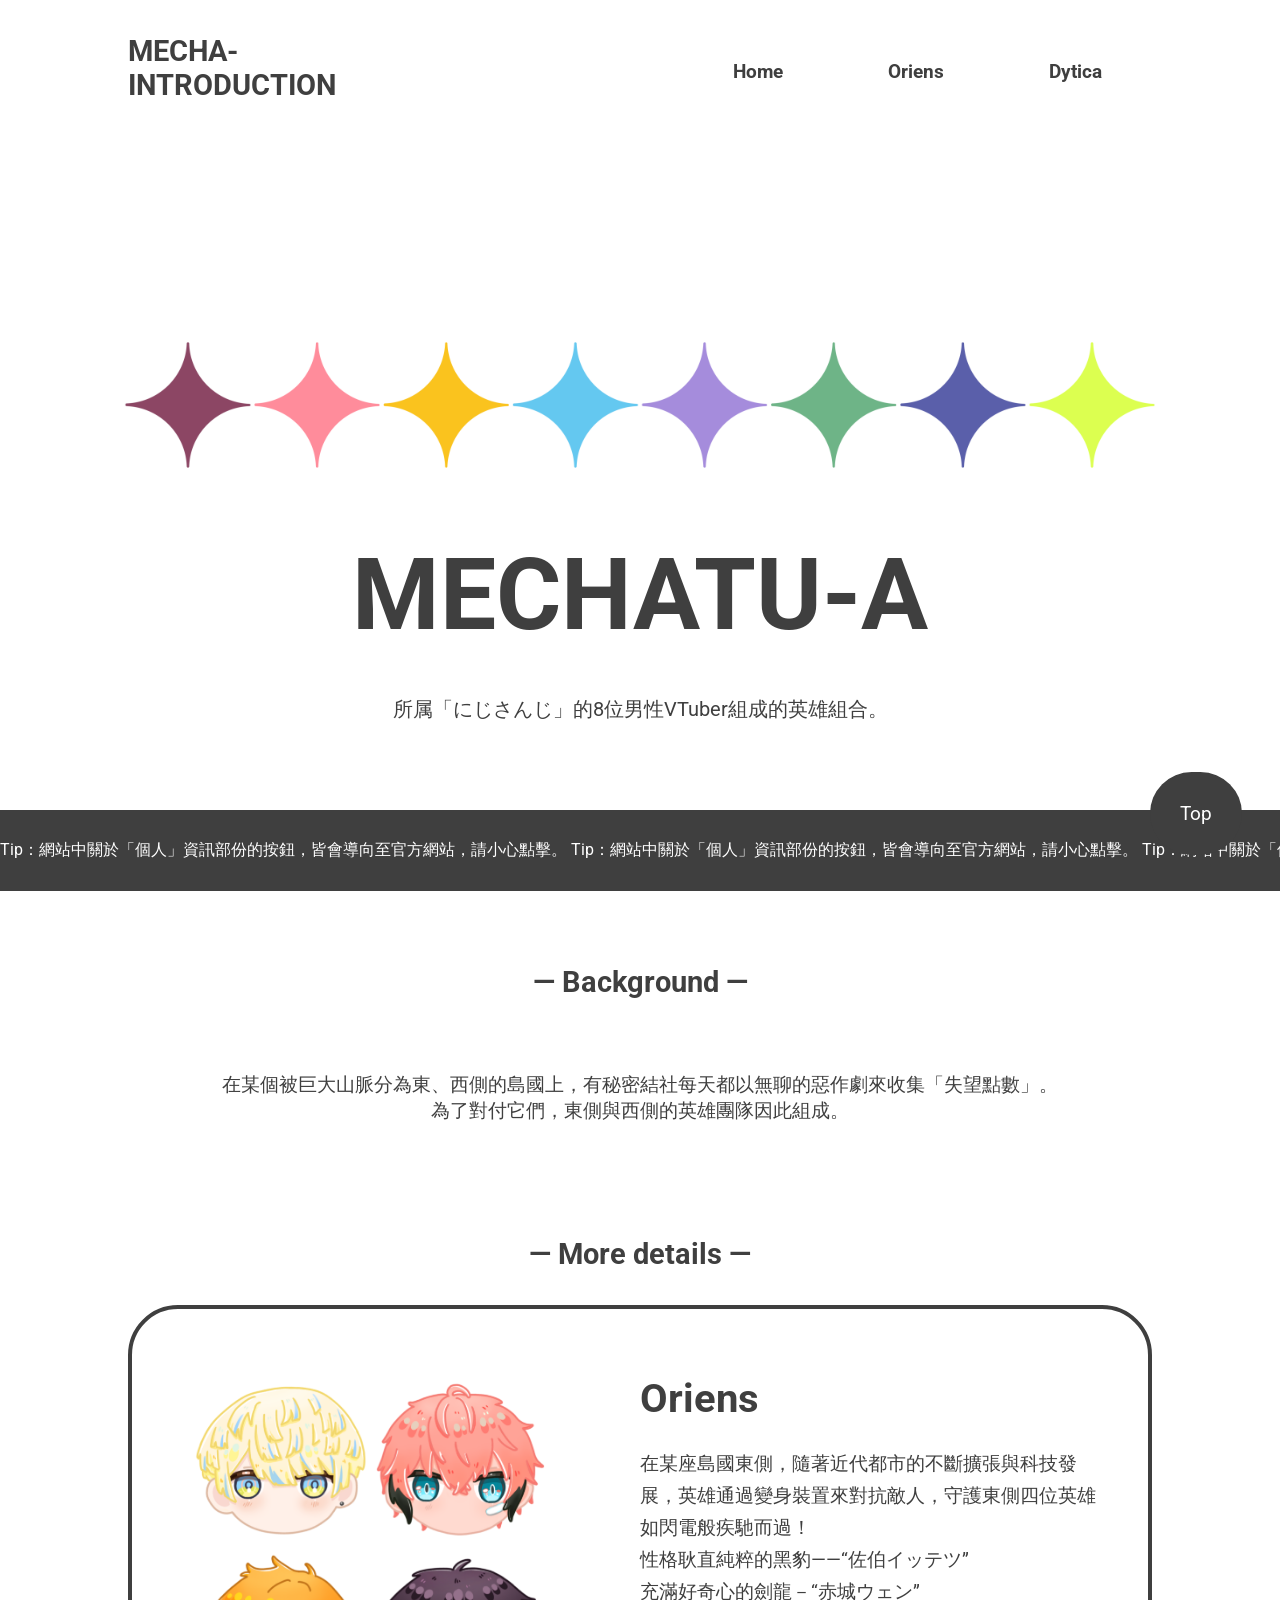
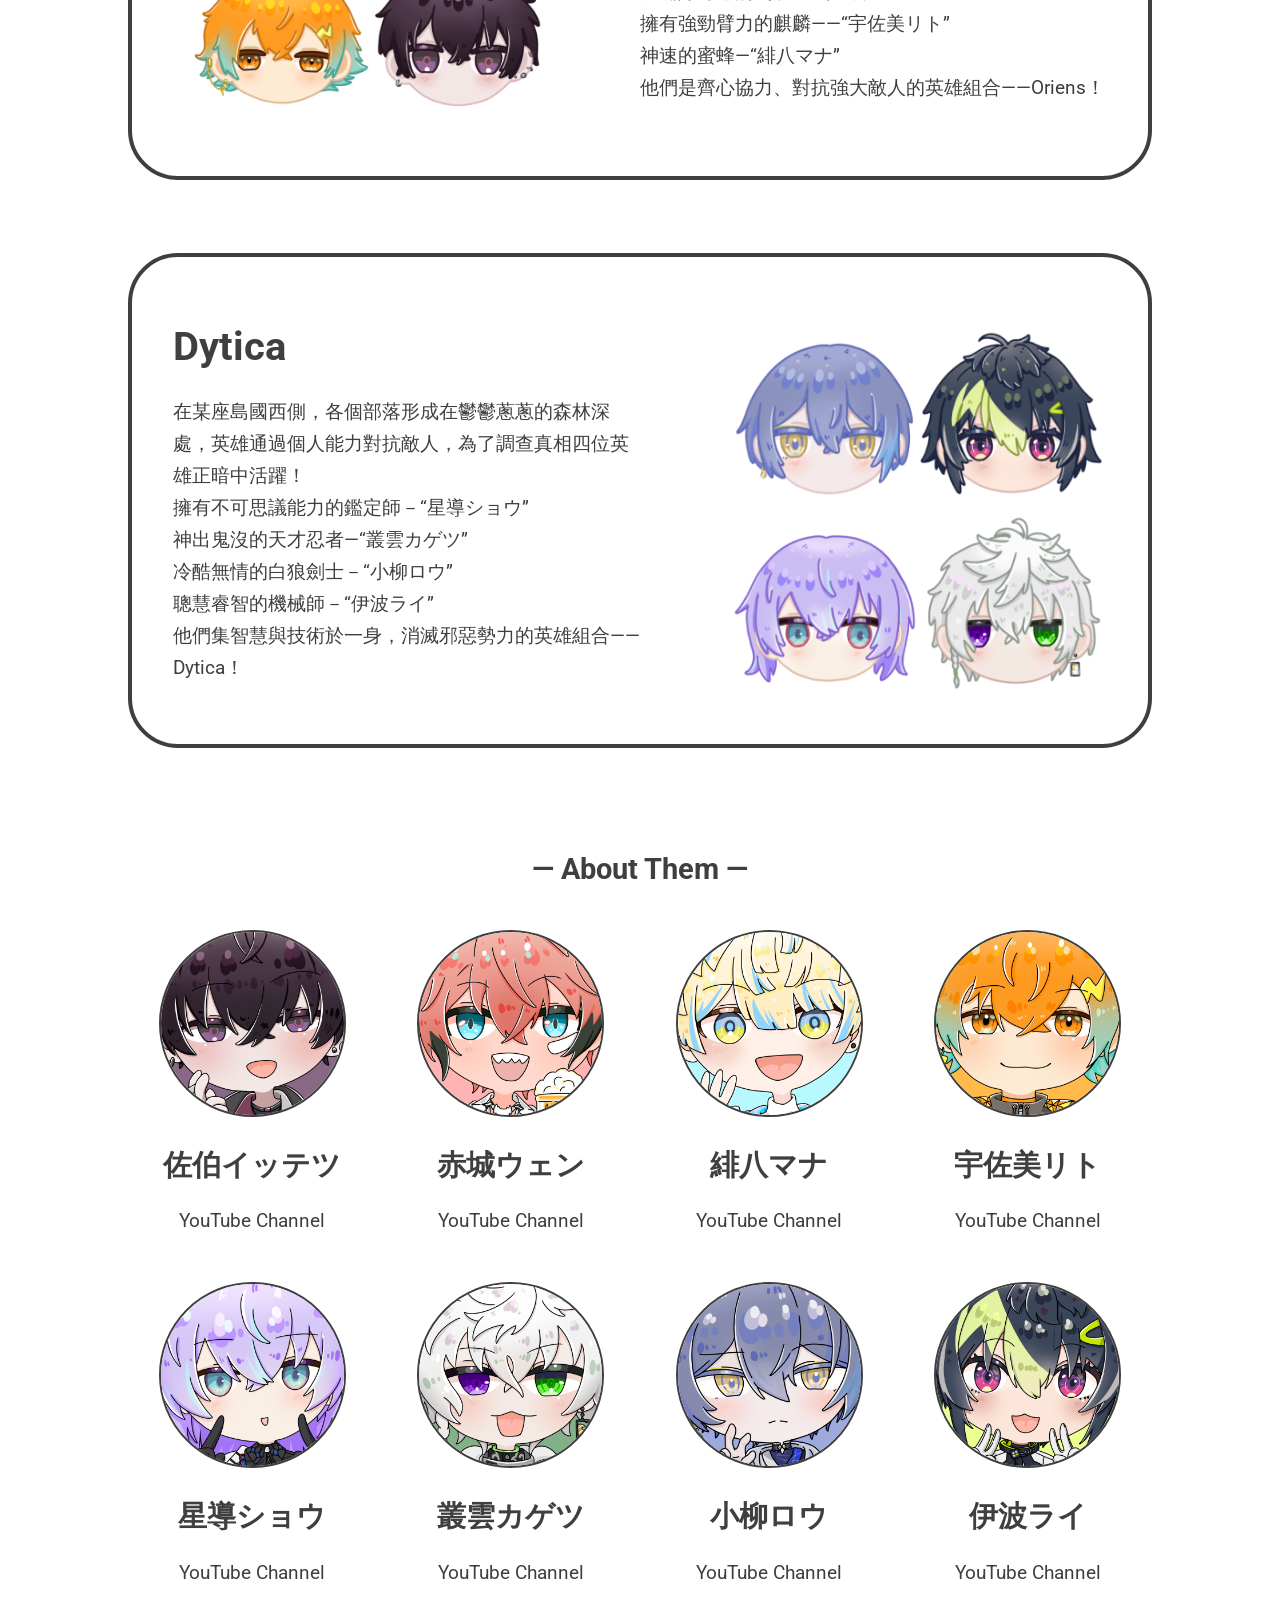
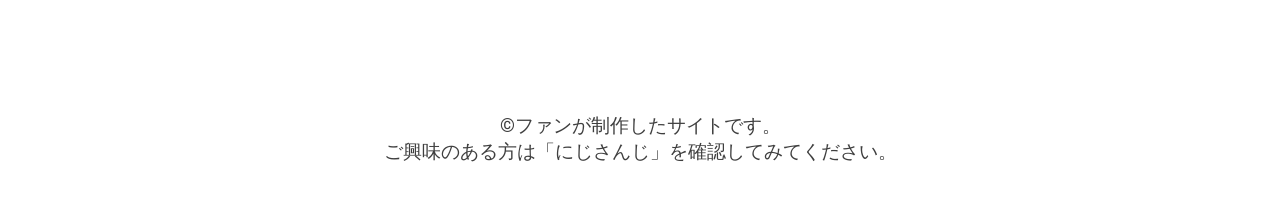
==== commit d073a616: "update" ====
--- a/index.html
+++ b/index.html
@@ -95,7 +95,36 @@
 <!--card section-->
 <section>
     <h1>— About Them —</h1>
-        <!--card-->
+    <!--card-->
+    <div class="card2">
+        <a href="https://www.youtube.com/@SaikiIttetsu" target="_blank">
+            <img src="images/sk.png" alt="nankataikagusei"/>
+            <h2>佐伯イッテツ</h2>
+            <p>YouTube Channel</p>
+        </a>
+    </div>    
+    <div class="card2">
+        <a href="https://www.youtube.com/@AkagiWen" target="_blank">
+            <img src="images/akg.jpg" alt="KPnigi"/>
+            <h2>赤城ウェン</h2>
+            <p>YouTube Channel</p>
+        </a>
+    </div>
+    <div class="card2">
+        <a href="https://www.youtube.com/@HibachiMana" target="_blank">
+            <img src="images/hbc.PNG" alt="komedian"/>
+            <h2>緋八マナ</h2>
+            <p>YouTube Channel</p>
+        </a>
+    </div>
+
+    <div class="card2">
+        <a href="https://www.youtube.com/@UsamiRito" target="_blank">
+            <img src="images/usm.jpg" alt="tolena"/>
+            <h2>宇佐美リト</h2>
+            <p>YouTube Channel</p>
+        </a>
+    </div>
     <div class="card">
         <a href="https://www.youtube.com/@HoshirubeSho" target="_blank">
             <img src="images/hsrb.png" alt="kangeishi"/>
@@ -124,35 +153,7 @@
             <p>YouTube Channel</p>
         </a>
     </div>
-    <div class="card2">
-        <a href="https://www.youtube.com/@SaikiIttetsu" target="_blank">
-            <img src="images/sk.png" alt="nankataikagusei"/>
-            <h2>佐伯イッテツ</h2>
-            <p>YouTube Channel</p>
-        </a>
-    </div>    
-    <div class="card2">
-        <a href="https://www.youtube.com/@AkagiWen" target="_blank">
-            <img src="images/akg.jpg" alt="KPnigi"/>
-            <h2>赤城ウェン</h2>
-            <p>YouTube Channel</p>
-        </a>
-    </div>
-    <div class="card2">
-        <a href="https://www.youtube.com/@HibachiMana" target="_blank">
-            <img src="images/hbc.PNG" alt="komedian"/>
-            <h2>緋八マナ</h2>
-            <p>YouTube Channel</p>
-        </a>
-    </div>
-
-     <div class="card2">
-        <a href="https://www.youtube.com/@UsamiRito" target="_blank">
-            <img src="images/usm.jpg" alt="tolena"/>
-            <h2>宇佐美リト</h2>
-            <p>YouTube Channel</p>
-        </a>
-    </div>
+    
 </section>
 
 <section>
